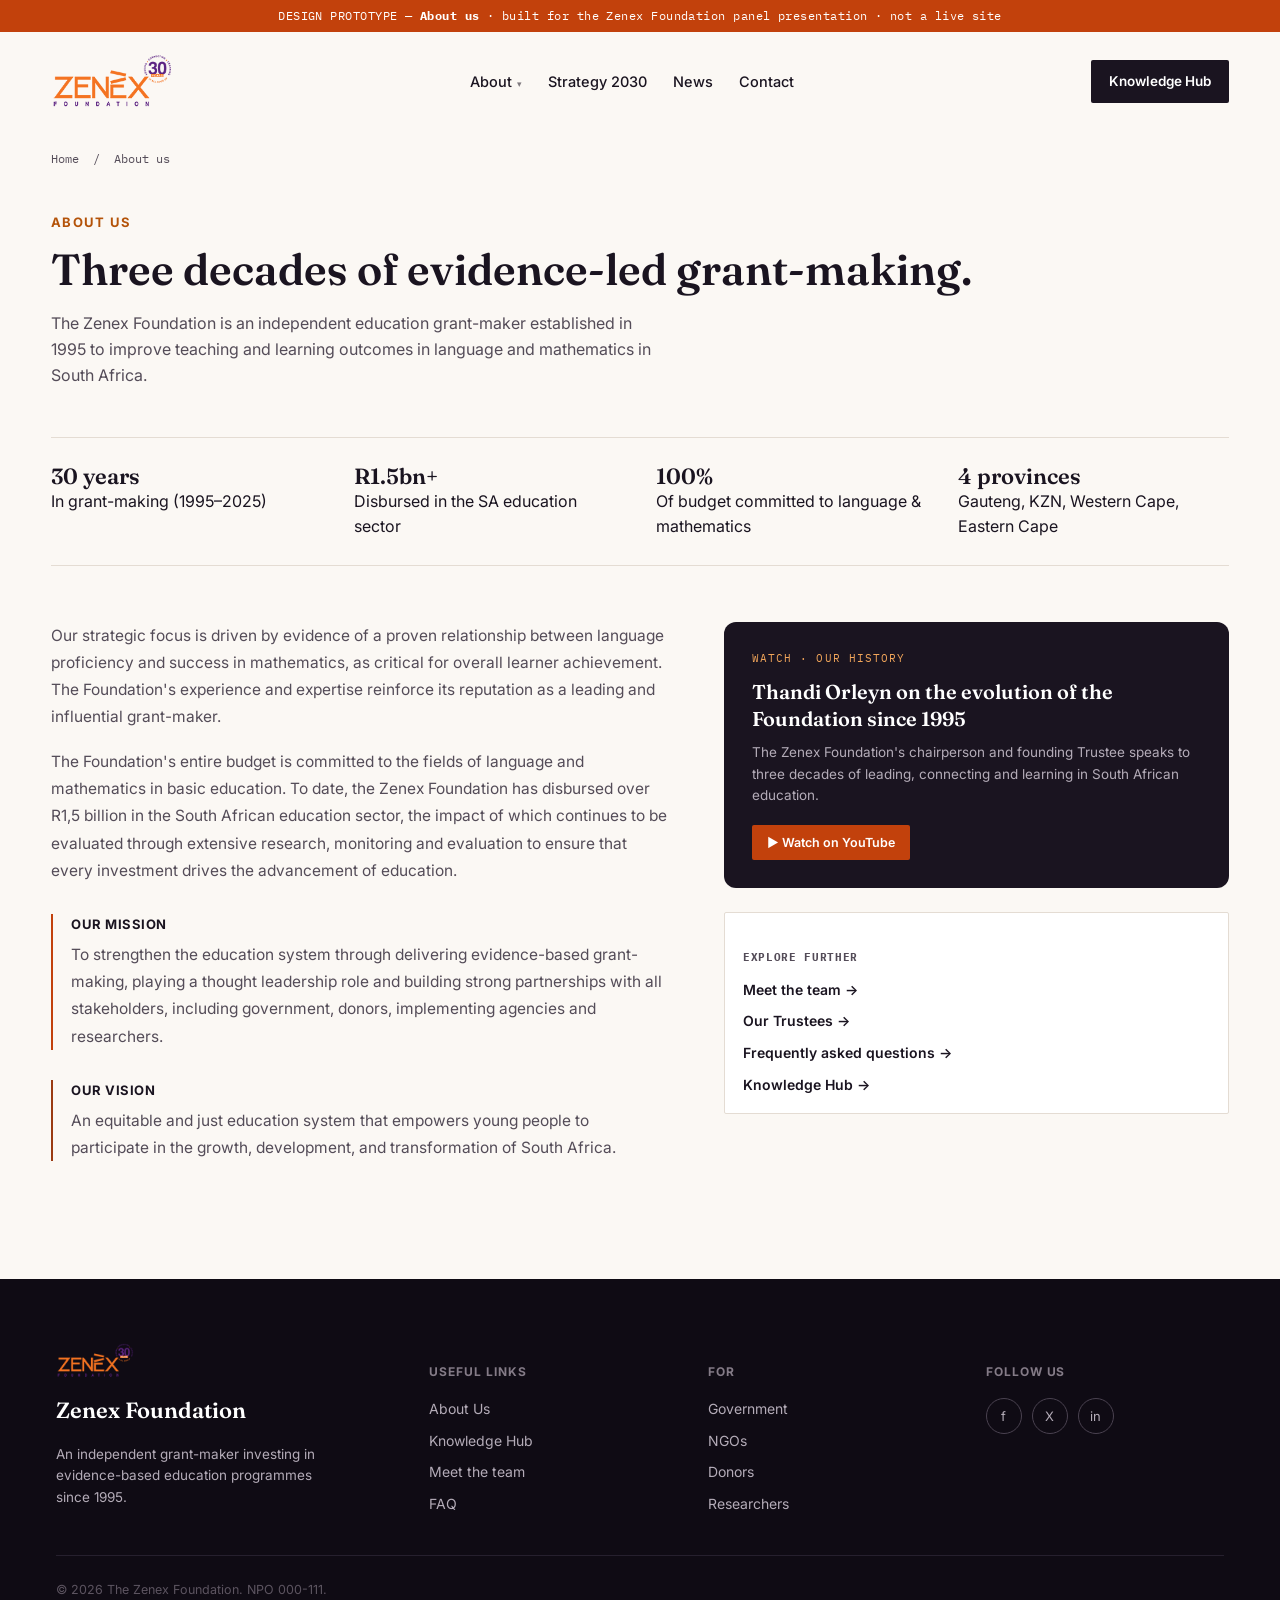
==== about.html @ 625725a5 "Add About, Team, Trustees and FAQ pages with nav dropdown across all pages" ====
<!DOCTYPE html>
<html lang="en">
<head>
<meta charset="UTF-8">
<meta name="viewport" content="width=device-width, initial-scale=1.0">
<title>About us — Zenex Foundation</title>
<link rel="preconnect" href="https://fonts.googleapis.com">
<link href="https://fonts.googleapis.com/css2?family=Fraunces:opsz,wght@9..144,400;9..144,500;9..144,600;9..144,700&family=Inter:wght@400;500;600;700;800&family=IBM+Plex+Mono:wght@400;500;600&display=swap" rel="stylesheet">
<link rel="stylesheet" href="styles.css">
</head>
<body>

<div class="proto-ribbon">DESIGN PROTOTYPE — <b>About us</b> · built for the Zenex Foundation panel presentation · not a live site</div>

<header class="site-header-v2">
  <div class="wrap">
    <a href="index.html" class="brand-v2">
      <img class="js-logo" alt="Zenex Foundation" style="height:56px; width:auto;">
    </a>
    <nav class="primary-nav-v2">
      <div class="nav-drop">
        <a href="about.html">About</a>
        <div class="nav-drop-menu">
          <a href="about.html">About us</a>
          <a href="team.html">Meet the team</a>
          <a href="trustees.html">Trustees</a>
          <a href="faq.html">FAQ</a>
        </div>
      </div>
      <a href="#">Strategy 2030</a>
      <a href="#">News</a>
      <a href="#">Contact</a>
    </nav>
    <a href="knowledge-hub.html" class="btn-updates">Knowledge Hub</a>
    <button class="nav-toggle" aria-label="Menu">☰</button>
  </div>
</header>

<div class="wrap crumb"><a href="index.html">Home</a> &nbsp;/&nbsp; About us</div>

<section class="page-hero">
  <div class="wrap">
    <p class="eyebrow">About us</p>
    <h1>Three decades of evidence-led grant-making.</h1>
    <p class="lede">The Zenex Foundation is an independent education grant-maker established in 1995 to improve teaching and learning outcomes in language and mathematics in South Africa.</p>
  </div>
</section>

<section>
  <div class="wrap">
    <div class="about-stats">
      <div class="stat-item"><div class="v">30 years</div><div class="l">In grant-making (1995–2025)</div></div>
      <div class="stat-item"><div class="v">R1.5bn+</div><div class="l">Disbursed in the SA education sector</div></div>
      <div class="stat-item"><div class="v">100%</div><div class="l">Of budget committed to language &amp; mathematics</div></div>
      <div class="stat-item"><div class="v">4 provinces</div><div class="l">Gauteng, KZN, Western Cape, Eastern Cape</div></div>
    </div>
  </div>
</section>

<section style="padding-bottom:96px;">
  <div class="wrap">
    <div class="about-cols">
      <div class="body-text">
        <p>Our strategic focus is driven by evidence of a proven relationship between language proficiency and success in mathematics, as critical for overall learner achievement. The Foundation's experience and expertise reinforce its reputation as a leading and influential grant-maker.</p>
        <p>The Foundation's entire budget is committed to the fields of language and mathematics in basic education. To date, the Zenex Foundation has disbursed over R1,5 billion in the South African education sector, the impact of which continues to be evaluated through extensive research, monitoring and evaluation to ensure that every investment drives the advancement of education.</p>
        <div class="mv-block" style="margin-top:28px;">
          <h6>Our mission</h6>
          <p>To strengthen the education system through delivering evidence-based grant-making, playing a thought leadership role and building strong partnerships with all stakeholders, including government, donors, implementing agencies and researchers.</p>
        </div>
        <div class="mv-block">
          <h6>Our vision</h6>
          <p>An equitable and just education system that empowers young people to participate in the growth, development, and transformation of South Africa.</p>
        </div>
      </div>
      <div>
        <div class="video-card">
          <div class="vc-tag">Watch · Our history</div>
          <h4>Thandi Orleyn on the evolution of the Foundation since 1995</h4>
          <p>The Zenex Foundation's chairperson and founding Trustee speaks to three decades of leading, connecting and learning in South African education.</p>
          <a href="#" class="btn btn-sm">▶ Watch on YouTube</a>
        </div>
        <div class="sidebar-card">
          <h5>Explore further</h5>
          <div class="flinks" style="display:flex; flex-direction:column; gap:10px; font-size:14px;">
            <a href="team.html" style="color:var(--ink); text-decoration:none; font-weight:600;">Meet the team →</a>
            <a href="trustees.html" style="color:var(--ink); text-decoration:none; font-weight:600;">Our Trustees →</a>
            <a href="faq.html" style="color:var(--ink); text-decoration:none; font-weight:600;">Frequently asked questions →</a>
            <a href="knowledge-hub.html" style="color:var(--ink); text-decoration:none; font-weight:600;">Knowledge Hub →</a>
          </div>
        </div>
      </div>
    </div>
  </div>
</section>

<footer class="footer-v3">
  <div class="wrap">
    <div class="footer-v3-grid">
      <div>
        <img class="js-logo footer-logo" alt="Zenex Foundation">
        <span class="fname">Zenex Foundation</span>
        <p class="ftag">An independent grant-maker investing in evidence-based education programmes since 1995.</p>
      </div>
      <div>
        <h5>Useful links</h5>
        <div class="flinks">
          <a href="about.html">About Us</a>
          <a href="knowledge-hub.html">Knowledge Hub</a>
          <a href="team.html">Meet the team</a>
          <a href="faq.html">FAQ</a>
        </div>
      </div>
      <div>
        <h5>For</h5>
        <div class="flinks">
          <a href="search.html?a=gov">Government</a>
          <a href="search.html?a=ngo">NGOs</a>
          <a href="search.html?a=donor">Donors</a>
          <a href="search.html?a=research">Researchers</a>
        </div>
      </div>
      <div>
        <h5>Follow us</h5>
        <div class="footer-v3-social">
          <a href="#">f</a><a href="#">X</a><a href="#">in</a>
        </div>
      </div>
    </div>
    <div class="footer-v3-bottom">© 2026 The Zenex Foundation. NPO 000-111.</div>
  </div>
</footer>

<script src="assets.js"></script>
<script src="script.js"></script>
</body>
</html>
---- styles.css ----
/* ============================================================
   Zenex Knowledge Hub — demo prototype
   Design concept: the card catalogue — a research foundation's
   knowledge hub reimagined as a living reference-room ledger.
   Index tabs = real navigation. Reference codes = real structure.
   ============================================================ */

:root{
  /* Design system v3 — matches the client-approved design reference exactly */
  --brand-orange:      #C2410C;   /* primary action colour */
  --accent-label:       #B45309;   /* eyebrow/label accent */
  --accent-rust:        #9A3B12;   /* secondary accent (e.g. "The outcome") */
  --brand-purple:       #5D2482;   /* retained for legacy references only, no longer used in new sections */

  --ink:        #1A1420;
  --ink-2:      #26202E;   /* dark card surfaces on dark sections */
  --ink-3:      #0F0B14;   /* darkest — footer, ribbon */
  --paper:      #FBF8F4;
  --paper-2:    #EFE8DA;
  --audience-bg: #F3EEE6;
  --divider-audience: #E0D8CC;
  --card:       #FFFFFF;
  --line:       #E4DCD3;
  --line-dark:  #4A4250;
  --muted:      #544C58;
  --muted-2:    #847B87;   /* lighter tertiary muted, e.g. stat/mini-grid labels */
  --muted-dark: #B4ACB8;   /* muted text on dark backgrounds */
  --slate:      var(--brand-purple);
  --slate-2:    #5C3F8C;
  --action:     var(--brand-orange);
  --action-2:   #9A3410;

  --gov:        var(--accent-label);
  --ngo:        var(--accent-label);
  --donor:      var(--accent-label);
  --research:   var(--accent-label);

  --serif: "Fraunces", Georgia, serif;
  --sans:  "Inter", -apple-system, sans-serif;
  --mono:  "IBM Plex Mono", "SF Mono", monospace;

  --radius: 2px;
}

*{ box-sizing:border-box; }
html{ scroll-behavior:smooth; }
body{
  margin:0;
  background:var(--paper);
  color:var(--ink);
  font-family:var(--sans);
  font-size:16px;
  line-height:1.55;
  -webkit-font-smoothing:antialiased;
}
img{ max-width:100%; display:block; }
a{ color:inherit; }
h1,h2,h3,h4{ font-family:var(--serif); font-weight:600; margin:0; line-height:1.15; }
p{ margin:0; }
button{ font-family:inherit; cursor:pointer; }
:focus-visible{ outline:2.5px solid var(--action); outline-offset:2px; }

.wrap{ max-width:1760px; margin:0 auto; padding:0 clamp(24px, 4vw, 64px); }
.prose{ max-width:640px; }

/* ---------- eyebrow / reference codes ---------- */
.eyebrow{
  font-family:var(--sans);
  font-size:13px;
  font-weight:700;
  letter-spacing:.1em;
  text-transform:uppercase;
  color:var(--accent-label);
}
.ref-code{
  font-family:var(--mono);
  font-size:10.5px;
  letter-spacing:.03em;
  color:var(--muted);
}

/* ---------- top bar ---------- */
.topbar{
  background:var(--slate);
  color:#EFEEE3;
  font-family:var(--mono);
  font-size:11.5px;
  letter-spacing:.04em;
}
.topbar .wrap{ display:flex; justify-content:space-between; align-items:center; height:34px; }
.topbar a{ text-decoration:none; opacity:.85; }
.topbar a:hover{ opacity:1; }

/* ---------- header / nav ---------- */
header.site-header{
  background:var(--paper);
  border-bottom:1px solid var(--line);
  position:sticky; top:0; z-index:40;
}
header.site-header .wrap{
  display:flex; align-items:center; justify-content:space-between;
  height:88px;
}
.brand{
  display:flex; align-items:center; gap:12px;
  font-family:var(--serif); font-weight:600; font-size:20px;
  text-decoration:none; color:var(--ink);
}
.brand img.js-logo{ height:52px; width:auto; display:block; }
nav.primary-nav{ display:flex; gap:30px; font-size:14.5px; }
nav.primary-nav a{ text-decoration:none; color:var(--muted); padding:4px 0; border-bottom:2px solid transparent; }
nav.primary-nav a:hover, nav.primary-nav a.current{ color:var(--ink); border-color:var(--action); }
.nav-toggle{ display:none; background:none; border:1px solid var(--line); border-radius:2px; padding:8px 10px; }
@media (max-width:840px){
  nav.primary-nav{ display:none; }
  .nav-toggle{ display:inline-flex; }
}

/* ---------- mega menu ---------- */
.nav-item{ position:relative; }
.nav-item > a{ display:flex; align-items:center; gap:4px; }
.nav-item > a::after{ content:"▾"; font-size:9px; opacity:.6; }
.mega-dropdown{
  position:absolute; top:100%; left:-14px; margin-top:10px; min-width:240px;
  background:var(--card); border:none; border-radius:12px;
  box-shadow:0 24px 48px -12px rgba(36,28,46,.28), 0 4px 12px -4px rgba(36,28,46,.12);
  padding:10px; opacity:0; visibility:hidden; transform:translateY(6px) scale(.98);
  transition:opacity .16s ease, transform .16s ease, visibility .16s;
  z-index:60;
}
.mega-dropdown::before{
  content:attr(data-label); display:block; font-family:var(--mono); font-size:10px; font-weight:600;
  letter-spacing:.08em; text-transform:uppercase; color:var(--muted); padding:8px 14px 6px;
}
.nav-item{ padding-bottom:22px; margin-bottom:-22px; }
.nav-item:hover .mega-dropdown, .nav-item.open .mega-dropdown{ opacity:1; visibility:visible; transform:translateY(0) scale(1); }
.mega-dropdown a{
  display:flex; align-items:center; gap:0; border-radius:7px; padding:11px 14px; margin:1px 0;
  font-size:14px; color:var(--ink); text-decoration:none; border-bottom:none !important;
  white-space:nowrap; line-height:1.3; transition:background .12s ease, padding-left .12s ease;
}
.mega-dropdown a + a{ border-top:none !important; }
.mega-dropdown a:hover{ background:var(--paper-2); color:var(--action); padding-left:18px; }
.nav-item:last-of-type .mega-dropdown{ left:auto; right:-14px; }
@media (max-width:840px){
  .nav-item{ padding-bottom:0; margin-bottom:0; }
  .mega-dropdown{ position:static; opacity:1; visibility:visible; transform:none; box-shadow:none; border:none; margin-top:0; padding-left:14px; display:none; }
  .nav-item.open .mega-dropdown{ display:block; }
}

/* ============================================================
   INDEX TABS — the signature motif.
   Physical library card-catalogue tabs used as real navigation:
   on the homepage/hub they route by audience; on the publication
   page they switch which content is emphasised.
   ============================================================ */
.tab-drawer{
  display:flex; gap:6px; flex-wrap:wrap;
}
.index-tab{
  position:relative;
  font-family:var(--mono);
  font-size:12px;
  letter-spacing:.03em;
  padding:10px 16px 9px;
  background:var(--card);
  border:1px solid var(--line);
  border-bottom:none;
  border-radius:6px 6px 0 0;
  color:var(--muted);
  text-decoration:none;
  cursor:pointer;
  transform:translateY(6px);
  transition:transform .16s ease, color .16s ease, background .16s ease;
}
.index-tab .dot{
  display:inline-block; width:7px; height:7px; border-radius:50%;
  margin-right:7px; background:var(--tab-color, var(--muted));
  position:relative; top:-1px;
}
.index-tab:hover{ transform:translateY(2px); color:var(--ink); }
.index-tab.active{
  transform:translateY(0);
  color:var(--ink);
  background:var(--card);
  font-weight:600;
  border-color:var(--tab-color, var(--line));
  border-bottom:1px solid var(--card);
  box-shadow:0 -1px 0 var(--tab-color, var(--line)) inset;
}
.tab-panel-frame{
  background:var(--card);
  border:1px solid var(--line);
  border-radius:0 6px 6px 6px;
  position:relative;
}

/* ---------- buttons ---------- */
.btn{
  display:inline-flex; align-items:center; gap:8px;
  font-family:var(--sans); font-weight:600; font-size:14px;
  padding:11px 20px; border-radius:var(--radius); border:1px solid transparent;
  text-decoration:none; transition:all .14s ease;
}
.btn-primary{ background:var(--action); color:#fff; }
.btn-primary:hover{ background:var(--action-2); }
.btn-ghost{ background:transparent; border-color:var(--ink); color:var(--ink); }
.btn-ghost:hover{ background:var(--ink); color:var(--paper); }
.btn-sm{ padding:7px 14px; font-size:12.5px; }

/* ---------- hero ---------- */
.hero{ padding:64px 0 56px; border-bottom:1px solid var(--line); }
.hero h1{ font-size:44px; max-width:760px; letter-spacing:-.01em; }
.hero .lede{ font-size:18px; color:var(--muted); max-width:620px; margin-top:18px; }
@media (max-width:720px){ .hero h1{ font-size:32px; } }

/* ---------- generic cards ---------- */
.card{
  background:var(--card); border:1px solid var(--line); border-radius:var(--radius);
}
.card-pad{ padding:22px; }

/* ---------- catalogue / rails ---------- */
.rail-head{
  display:flex; align-items:baseline; justify-content:space-between;
  margin-bottom:16px; padding-bottom:10px; border-bottom:1px solid var(--line);
}
.rail-head h3{ font-size:15px; }
.rail-head a{ font-family:var(--mono); font-size:11.5px; text-decoration:none; color:var(--action); }

.pub-card{
  display:flex; flex-direction:column; gap:10px;
  padding:18px; background:var(--card); border:1px solid var(--line); border-radius:var(--radius);
  height:100%; transition:box-shadow .18s ease, transform .18s ease, border-color .18s ease;
}
.pub-card:hover{ box-shadow:0 16px 32px -16px rgba(36,28,46,.24); transform:translateY(-3px); border-color:var(--line); }
.pub-card .tag-row{ display:flex; gap:6px; flex-wrap:wrap; }
.tag{
  font-family:var(--mono); font-size:10px; letter-spacing:.03em; text-transform:uppercase;
  padding:3px 8px; border-radius:2px; border:1px solid var(--line); color:var(--muted);
}
.tag.tag-fmt{ background:var(--paper-2); border-color:var(--paper-2); color:var(--ink); }
.pub-card h4{ font-size:15.5px; line-height:1.3; }
.pub-card .desc{ font-size:13px; color:var(--muted); flex:1; }
.pub-card .meta{ font-size:11.5px; font-family:var(--mono); color:var(--muted); display:flex; justify-content:space-between; border-top:1px dashed var(--line); padding-top:10px; }

.grid-3{ display:grid; grid-template-columns:repeat(3,1fr); gap:16px; }
.grid-4{ display:grid; grid-template-columns:repeat(4,1fr); gap:16px; }
@media (max-width:900px){ .grid-4{ grid-template-columns:repeat(2,1fr); } }
@media (max-width:520px){ .grid-4{ grid-template-columns:1fr; } }
.grid-2{ display:grid; grid-template-columns:repeat(2,1fr); gap:16px; }
@media (max-width:840px){ .grid-3,.grid-2{ grid-template-columns:1fr; } }

/* ---------- audience strip (signposting, not a gate) ---------- */
.audience-strip{
  display:grid; grid-template-columns:repeat(5,1fr); gap:12px;
  margin:40px 0;
}
@media (max-width:900px){ .audience-strip{ grid-template-columns:repeat(2,1fr); } }
.aud-card{
  display:block; text-decoration:none; color:var(--ink);
  padding:20px 16px; border-radius:var(--radius);
  border:1px solid var(--line); border-top:3px solid var(--card-accent, var(--slate));
  background:var(--card);
  transition:box-shadow .15s ease, transform .15s ease;
}
.aud-card:hover{ box-shadow:0 8px 24px -12px rgba(31,42,36,.35); transform:translateY(-2px); }
.aud-card .eyebrow{ color:var(--card-accent, var(--slate)); }
.aud-card h4{ font-size:15px; margin-top:6px; }
.aud-card p{ font-size:12px; color:var(--muted); margin-top:6px; }
.aud-card.grantseeker{ border-top-color:var(--action); background:var(--ink); color:var(--paper); }
.aud-card.grantseeker .eyebrow{ color:#E7BDB4; }
.aud-card.grantseeker p{ color:#C9CABF; }

/* ---------- footer ---------- */
footer.site-footer{
  background:var(--ink); color:var(--paper); margin-top:80px;
}
footer.site-footer .wrap{ padding:48px clamp(20px, 4vw, 48px) 40px; display:flex; justify-content:space-between; gap:40px; flex-wrap:wrap; }
footer.site-footer .col h5{ font-family:var(--mono); font-size:11px; letter-spacing:.08em; text-transform:uppercase; color:#9BA79B; margin-bottom:12px; }
footer.site-footer .col a{ display:block; font-size:13.5px; color:#D9D6C7; text-decoration:none; margin-bottom:7px; }
footer.site-footer .col a:hover{ color:#fff; }
footer .bottom-line{ border-top:1px solid #33403A; font-size:11.5px; color:#8B968C; padding:18px 32px; font-family:var(--mono); }

/* ---------- prototype ribbon ---------- */
.proto-ribbon{
  background:var(--action); color:#fff; font-family:var(--mono); font-size:11.5px;
  letter-spacing:.04em; text-align:center; padding:7px 12px;
}
.proto-ribbon b{ font-weight:700; }

/* ---------- breadcrumb ---------- */
.crumb{ font-family:var(--mono); font-size:11.5px; color:var(--muted); padding-top:18px; }
.crumb a{ text-decoration:none; color:var(--muted); }
.crumb a:hover{ color:var(--ink); }

/* ---------- browse-by-topic tiles ---------- */
.topic-tiles{ display:grid; grid-template-columns:repeat(5,1fr); gap:8px; margin:18px 0 0; }
@media (max-width:800px){ .topic-tiles{ grid-template-columns:repeat(2,1fr); } }
.topic-tile{
  background:var(--card); border:1.5px solid var(--line); border-radius:6px; padding:12px 8px; text-align:center;
  text-decoration:none; color:var(--ink); cursor:pointer; transition:border-color .15s ease, background .15s ease;
}
.topic-tile.active{ border-color:var(--action); border-width:2px; background:var(--paper-2); }
.topic-tile .n{ font-size:11px; font-weight:600; line-height:1.3; margin-bottom:3px; }
.topic-tile .c{ font-size:9.5px; color:var(--muted); font-family:var(--mono); }
.search-layout{ display:grid; grid-template-columns:280px 1fr; gap:32px; padding:32px 0 80px; align-items:start; max-width:1400px; margin:0 auto; min-width:0; }
@media (max-width:900px){ .search-layout{ grid-template-columns:minmax(0,1fr); } }
.filter-panel{ background:var(--card); border:1px solid var(--line); border-radius:var(--radius); padding:20px; position:sticky; top:96px; min-width:0; }
.filter-group{ margin-bottom:22px; }
.filter-group:last-child{ margin-bottom:0; }
.filter-group h5{ font-family:var(--mono); font-size:11px; letter-spacing:.06em; text-transform:uppercase; color:var(--muted); margin-bottom:10px; }
.filter-opt{ display:flex; align-items:center; gap:9px; font-size:13.5px; padding:5px 0; cursor:pointer; }
.filter-opt input{ accent-color:var(--action); width:15px; height:15px; }
.results-head{ display:flex; justify-content:space-between; align-items:baseline; margin-bottom:6px; }
.results-count{ font-family:var(--mono); font-size:12.5px; color:var(--muted); }
.results-list{ display:flex; flex-direction:column; gap:12px; margin-top:18px; }
.result-row{
  display:grid; grid-template-columns:90px 1fr auto; gap:18px; align-items:center;
  padding:16px 18px; background:var(--card); border:1px solid var(--line); border-radius:var(--radius);
}
@media (max-width:640px){ .result-row{ grid-template-columns:1fr; } }
.result-row .thumb{ width:90px; height:64px; background:var(--paper-2); border-radius:2px; display:flex; align-items:center; justify-content:center; font-family:var(--mono); font-size:9px; color:var(--muted); text-align:center; }
.result-row h4{ font-size:14.5px; margin-bottom:5px; }
.result-row .desc{ font-size:12.5px; color:var(--muted); }
.result-row .tag-row{ margin-top:8px; }
.empty-state{ padding:60px 20px; text-align:center; color:var(--muted); font-size:14px; }

/* ---------- active filter pills ---------- */
.active-filters{ display:flex; align-items:center; gap:8px; flex-wrap:wrap; margin:14px 0; padding:10px 14px; background:var(--paper-2); border:1px solid var(--line); border-radius:6px; }
.active-filters.empty{ display:none; }
.af-label{ font-size:11.5px; color:var(--muted); font-weight:600; }
.af-pill{ display:inline-flex; align-items:center; gap:6px; background:var(--card); border:1px solid var(--action); border-radius:20px; padding:4px 10px; font-size:11.5px; color:var(--action); cursor:pointer; }
.af-pill:hover{ background:var(--action); color:#fff; }
.af-clear{ margin-left:auto; font-size:11.5px; color:var(--action); font-weight:600; cursor:pointer; }

/* ---------- sort control ---------- */
.sort-control{ display:flex; align-items:center; gap:6px; border:1px solid var(--line); border-radius:4px; padding:6px 12px; background:var(--card); font-size:12.5px; color:var(--muted); }
.sort-control select{ border:none; background:none; font-family:var(--sans); font-size:12.5px; color:var(--ink); font-weight:500; }

/* ---------- lead capture ---------- */
.lead-capture{ display:flex; align-items:center; gap:16px; margin-top:22px; padding:16px 20px; background:var(--paper-2); border:1.5px dashed var(--action); border-radius:6px; flex-wrap:wrap; }
.lead-capture .copy{ flex:1; min-width:200px; }
.lead-capture .copy .t{ font-size:13.5px; font-weight:600; color:var(--ink); margin-bottom:3px; }
.lead-capture .copy .s{ font-size:11.5px; color:var(--muted); }
.lead-capture form{ display:flex; gap:8px; flex-wrap:wrap; }
.lead-capture input[type=email]{ width:200px; max-width:100%; min-width:0; flex:1; padding:8px 12px; border:1px solid var(--line); border-radius:4px; font-size:12.5px; font-family:var(--sans); }

/* ---------- publication page ---------- */
.pub-header{ padding:36px 0 0; }
.pub-header h1{ font-size:32px; max-width:820px; }
.pub-header .byline{ font-family:var(--mono); font-size:12px; color:var(--muted); margin-top:14px; }
.pub-layout{ display:grid; grid-template-columns:1fr 320px; gap:36px; padding:28px 0 90px; align-items:start; max-width:1400px; margin:0 auto; }
@media (max-width:900px){ .pub-layout{ grid-template-columns:1fr; } }

.mode-note{
  display:flex; gap:10px; align-items:flex-start;
  background:var(--paper-2); border-left:3px solid var(--tab-color, var(--action));
  padding:12px 16px; border-radius:0 3px 3px 0; margin-bottom:22px; font-size:13px;
}
.mode-note b{ display:block; font-family:var(--mono); font-size:10.5px; letter-spacing:.05em; text-transform:uppercase; color:var(--tab-color, var(--action)); margin-bottom:3px; }

.callout{
  border:1.5px solid var(--tab-color, var(--action)); border-radius:var(--radius);
  padding:18px 20px; margin:20px 0; background:var(--card);
}
.callout .eyebrow{ color:var(--tab-color, var(--action)); }
.callout p{ margin-top:8px; font-size:14.5px; }

.content-block{ margin-bottom:26px; }
.content-block h3{ font-size:16.5px; margin-bottom:10px; }
.content-block p{ font-size:14.5px; color:#3B4640; }
.content-block.collapsed{
  opacity:.55; border:1px dashed var(--line); border-radius:var(--radius); padding:14px 16px;
}
.content-block.collapsed h3{ font-size:13.5px; color:var(--muted); }
.content-block.collapsed .hint{ font-family:var(--mono); font-size:11px; color:var(--muted); margin-top:6px; }
.content-block.hidden{ display:none; }

.action-row{ display:flex; gap:10px; flex-wrap:wrap; margin:22px 0 30px; }

.sidebar-card{ background:var(--card); border:1px solid var(--line); border-radius:var(--radius); padding:18px; margin-bottom:18px; }
.sidebar-card h5{ font-family:var(--mono); font-size:11px; letter-spacing:.06em; text-transform:uppercase; color:var(--muted); margin-bottom:12px; }
.related-item{ display:block; font-size:13px; padding:8px 0; border-top:1px dashed var(--line); text-decoration:none; color:var(--ink); }
.related-item:first-child{ border-top:none; }
.related-item:hover{ color:var(--action); }

/* ---------- cover image ---------- */
.cover-image{
  width:100%; aspect-ratio:3/4; border-radius:6px; margin-bottom:16px;
  background:linear-gradient(160deg, #6B2E0E 0%, var(--action) 78%, #D96A2E 100%);
  position:relative; overflow:hidden; display:flex; flex-direction:column; justify-content:space-between;
  padding:22px 20px; color:#fff;
}
.cover-image::before{
  content:""; position:absolute; inset:0; opacity:.12; pointer-events:none;
  background:repeating-linear-gradient(135deg, #fff 0 18px, transparent 18px 36px);
  mask-image:linear-gradient(200deg, #000 0%, transparent 45%);
  -webkit-mask-image:linear-gradient(200deg, #000 0%, transparent 45%);
}
.cover-image .cov-type{ position:relative; font-family:var(--mono); font-size:9.5px; letter-spacing:.12em; text-transform:uppercase; opacity:.85; }
.cover-image .cov-title{ position:relative; font-family:var(--serif); font-size:16.5px; font-weight:600; line-height:1.3; }
.cover-image .cov-foot{ position:relative; font-size:10.5px; opacity:.85; line-height:1.5; border-top:1px solid rgba(255,255,255,.3); padding-top:10px; }

/* ---------- citation format toggle ---------- */
.cite-formats{ display:flex; gap:5px; margin-bottom:10px; }
.cite-fmt-btn{ font-family:var(--mono); font-size:10.5px; font-weight:600; padding:4px 10px; border-radius:3px; border:1px solid var(--line); background:var(--card); color:var(--muted); cursor:pointer; }
.cite-fmt-btn.active{ background:var(--ink); color:var(--paper); border-color:var(--ink); }
.cite-text{ background:var(--paper-2); border:1px solid var(--line); border-radius:4px; padding:10px 12px; font-size:11.5px; color:var(--ink); line-height:1.6; font-style:italic; margin-bottom:10px; }

/* ---------- feedback form ---------- */
.feedback-block{ background:var(--paper-2); border:1.5px solid var(--line); border-radius:8px; padding:20px 22px; margin-top:26px; order:98; }
.feedback-block h4{ font-size:14px; margin-bottom:3px; }
.feedback-block .sub{ font-size:11.5px; color:var(--muted); margin-bottom:16px; }
.fb-row{ margin-bottom:14px; }
.fb-row-label{ font-size:12px; font-weight:600; margin-bottom:7px; }
.fb-yn{ display:flex; gap:8px; }
.fb-yn button{ padding:6px 18px; border-radius:4px; font-size:12px; font-weight:600; border:1.5px solid var(--line); background:var(--card); color:var(--muted); cursor:pointer; }
.fb-yn button.sel{ border-color:var(--action); color:var(--action); }
.fb-select{ width:100%; max-width:280px; padding:8px 10px; border:1px solid var(--line); border-radius:4px; font-size:12.5px; font-family:var(--sans); background:var(--card); }
.fb-textarea{ width:100%; padding:8px 10px; border:1px solid var(--line); border-radius:4px; font-size:12.5px; font-family:var(--sans); min-height:56px; }

/* ---------- annotation notes (demo-only chrome) ---------- */
.demo-note{
  position:fixed; right:18px; bottom:18px; max-width:280px;
  background:var(--ink); color:var(--paper); border-radius:6px; padding:14px 16px;
  font-size:12px; line-height:1.5; box-shadow:0 12px 30px -10px rgba(0,0,0,.45); z-index:50;
}
.demo-note b{ display:block; font-family:var(--mono); font-size:10px; letter-spacing:.06em; text-transform:uppercase; color:#E7BDB4; margin-bottom:6px; }
.demo-note button{ position:absolute; top:8px; right:10px; background:none; border:none; color:#9BA79B; font-size:15px; }

/* ---------- journey (grant-seeker strip on homepage) ---------- */
.journey-wrap{ position:relative; }
.journey{ display:grid; grid-template-columns:repeat(5,1fr); gap:20px; margin:36px 0; width:100%; }
@media (max-width:1100px){ .journey{ grid-template-columns:repeat(3,1fr); } }
@media (max-width:700px){ .journey{ grid-template-columns:repeat(2,1fr); } }
@media (max-width:480px){ .journey{ grid-template-columns:1fr; } }
.journey-step{ position:relative; padding:18px 0 0; border-top:2px solid var(--line); }
.journey-step::before{ content:""; position:absolute; top:-2px; left:0; width:28px; height:2px; background:var(--action); }
.journey-step .num{ font-family:var(--mono); font-size:11px; color:var(--action); }
.journey-step h5{ font-size:13.5px; margin-top:6px; }
.journey-step p{ font-size:11.5px; color:var(--muted); margin-top:5px; }
.journey-step:not(:last-child)::after{
  content:"→"; position:absolute; right:0; top:22px; color:var(--line); font-size:16px;
}

.section{ padding:56px 0; }

/* ============================================================
   HEADER v2 — simplified flat nav, text logo, matches reference
   ============================================================ */
.site-header-v2{ background:var(--paper); position:sticky; top:0; z-index:40; transition:box-shadow .25s ease; }
.site-header-v2.scrolled{ box-shadow:0 4px 20px -8px rgba(26,20,32,.15); }
.site-header-v2 .wrap{ display:flex; align-items:center; justify-content:space-between; gap:28px; padding-top:22px; padding-bottom:22px; }
.brand-v2{ display:flex; align-items:center; gap:10px; text-decoration:none; flex-shrink:0; }
.brand-v2 .brand-word{ font-family:var(--serif); font-size:24px; font-weight:600; color:var(--ink); white-space:nowrap; }
.brand-v2 .brand-badge{ font-size:10.5px; font-weight:700; background:var(--action); color:#fff; padding:3px 8px; border-radius:20px; letter-spacing:.04em; white-space:nowrap; text-transform:uppercase; }
.primary-nav-v2{ display:flex; gap:26px; align-items:center; font-size:14.5px; font-weight:500; }
.primary-nav-v2 a{ color:var(--ink); text-decoration:none; white-space:nowrap; }
.primary-nav-v2 a:hover{ color:var(--action); }
.btn-updates{ background:var(--ink); color:#fff; padding:11px 18px; border-radius:2px; font-size:13.5px; font-weight:600; white-space:nowrap; flex-shrink:0; text-decoration:none; transition:background .15s ease; }
.btn-updates:hover{ background:var(--action); }
@media (max-width:840px){
  .primary-nav-v2{ display:none; }
  .nav-toggle{ display:inline-flex; }
}
@media (max-width:600px){ .btn-updates{ display:none; } }

/* ---------- v2 nav dropdown (About) ---------- */
.nav-drop{ position:relative; }
.nav-drop > a::after{ content:"▾"; font-size:9px; margin-left:5px; opacity:.55; }
.nav-drop-menu{
  position:absolute; top:100%; left:-16px; padding:8px; min-width:190px;
  background:var(--card); border-radius:8px;
  box-shadow:0 18px 40px -12px rgba(26,20,32,.22), 0 3px 10px -4px rgba(26,20,32,.1);
  opacity:0; visibility:hidden; transform:translateY(6px);
  transition:opacity .16s ease, transform .16s ease, visibility .16s; z-index:60;
}
.nav-drop::before{ content:""; position:absolute; top:100%; left:0; right:0; height:14px; }
.nav-drop:hover .nav-drop-menu, .nav-drop.open .nav-drop-menu{ opacity:1; visibility:visible; transform:translateY(0); }
.nav-drop-menu a{ display:block; padding:10px 14px; border-radius:6px; font-size:14px; color:var(--ink); text-decoration:none; white-space:nowrap; }
.nav-drop-menu a:hover{ background:var(--paper-2); color:var(--action); }
@media (max-width:840px){ .nav-drop-menu{ position:static; opacity:1; visibility:visible; transform:none; box-shadow:none; padding:0 0 0 14px; } }

/* ============================================================
   SCROLL REVEAL — progressive enhancement, no-JS fallback is
   just "always visible" since these classes are added by JS.
   ============================================================ */
.reveal-init{ opacity:0; transform:translateY(28px); transition:opacity .7s cubic-bezier(.16,1,.3,1), transform .7s cubic-bezier(.16,1,.3,1); }
.reveal-init.revealed{ opacity:1; transform:translateY(0); }
@media (prefers-reduced-motion: reduce){
  .reveal-init{ opacity:1; transform:none; transition:none; }
}

/* ============================================================
   SPOTLIGHT GLOW — cursor-following highlight on cards.
   Adapted to vanilla JS/CSS custom properties, brand hues only.
   Disabled on touch devices (no hover) via JS gate.
   ============================================================ */
.glow-card{ position:relative; isolation:isolate; }
.glow-card::before{
  content:""; position:absolute; inset:0; z-index:0; border-radius:inherit;
  opacity:0; transition:opacity .35s ease; pointer-events:none;
  background:radial-gradient(240px circle at var(--mx,50%) var(--my,50%), var(--glow-color, rgba(244,115,33,.16)), transparent 72%);
}
.glow-card::after{
  content:""; position:absolute; inset:0; z-index:0; border-radius:inherit; padding:1px;
  opacity:0; transition:opacity .35s ease; pointer-events:none;
  background:radial-gradient(240px circle at var(--mx,50%) var(--my,50%), var(--glow-border, rgba(244,115,33,.65)), transparent 72%);
  -webkit-mask:linear-gradient(#000 0 0) content-box, linear-gradient(#000 0 0);
  -webkit-mask-composite:xor; mask-composite:exclude;
}
.glow-card.glow-active:hover::before, .glow-card.glow-active:hover::after{ opacity:1; }
.glow-card > *{ position:relative; z-index:1; }

/* ============================================================
   SECTION TEXTURE / TINT VARIANTS — break up the flat white/
   cream rhythm with deliberate, subtle brand-tinted sections.
   ============================================================ */
.section-tint-purple{ background:linear-gradient(180deg, rgba(93,36,130,.05), rgba(93,36,130,.015) 60%, transparent); }
.section-tint-orange{ background:linear-gradient(180deg, rgba(244,115,33,.05), rgba(244,115,33,.015) 60%, transparent); }
.section-white{ background:var(--card); border-top:1px solid var(--line); border-bottom:1px solid var(--line); }

.chevron-texture{ position:relative; overflow:hidden; }
.chevron-texture::before{
  content:""; position:absolute; inset:0; z-index:0; opacity:.05; pointer-events:none;
  background:repeating-linear-gradient(135deg, var(--brand-orange) 0 22px, var(--brand-purple) 22px 44px, transparent 44px 66px);
}
.chevron-texture > .wrap{ position:relative; z-index:1; }

/* ---------- CTA micro-interactions ---------- */
.rail-head a, .aud-tile-cta, .btn{ transition:transform .15s ease, background .15s ease, box-shadow .15s ease, color .15s ease; }
.rail-head a:hover{ transform:translateX(3px); }
.blog-card .rm{ display:inline-flex; align-items:center; gap:4px; transition:gap .15s ease; }
.blog-card:hover .rm::after{ content:"→"; }
.btn-primary:hover{ box-shadow:0 8px 20px -8px rgba(244,115,33,.5); transform:translateY(-1px); }
.section-head{ margin-bottom:28px; max-width:640px; }
.section-head .eyebrow{ margin-bottom:8px; }
.section-head h2{ font-size:26px; }

/* ---------- trust bar ---------- */
.trust-bar{
  background:var(--paper-2); border-bottom:1px solid var(--line);
}
.trust-bar .wrap{ display:flex; align-items:center; justify-content:space-between; padding:10px clamp(20px, 4vw, 48px); flex-wrap:wrap; gap:10px; }
.trust-items{ display:flex; align-items:center; gap:14px; flex-wrap:wrap; }
.trust-item{ font-size:12px; color:var(--muted); font-family:var(--mono); }
.trust-dot{ width:3px; height:3px; border-radius:50%; background:var(--line); display:inline-block; }
.trust-logos{ display:flex; gap:8px; }
.trust-logo{ width:40px; height:18px; background:var(--card); border:1px solid var(--line); border-radius:2px; }

/* ---------- photo hero ---------- */
.photo-hero{
  position:relative; height:400px; overflow:hidden;
  background:
    linear-gradient(115deg, rgba(36,28,46,.88) 15%, rgba(36,28,46,.35) 55%, rgba(36,28,46,.05) 100%),
    repeating-linear-gradient(135deg, #6B4F94 0px, #6B4F94 2px, #5A4180 2px, #5A4180 40px);
}
.photo-hero .wrap{ position:relative; height:100%; display:flex; align-items:center; z-index:2; }
.photo-hero-content{ max-width:560px; color:#fff; }
.photo-hero .eyebrow{ color:#E8B88A; margin-bottom:14px; }
.photo-hero h1{ font-size:38px; color:#fff; line-height:1.15; margin-bottom:16px; }
.photo-hero-caption{ position:absolute; right:6%; top:50%; transform:translateY(-50%); font-size:10.5px; color:rgba(255,255,255,.5); font-style:italic; border:1px dashed rgba(255,255,255,.3); padding:10px 16px; border-radius:4px; max-width:220px; line-height:1.5; text-align:center; z-index:1; }
@media (max-width:800px){ .photo-hero-caption{ display:none; } }

/* ---------- audience tiles (proposal style) ---------- */
.audience-tiles{ display:grid; grid-template-columns:repeat(4,1fr); gap:14px; }
@media (max-width:800px){ .audience-tiles{ grid-template-columns:repeat(2,1fr); } }
.aud-tile{
  background:var(--card); border:1.5px solid var(--line); border-radius:8px; padding:20px 16px; text-align:center;
  text-decoration:none; color:var(--ink); transition:box-shadow .15s ease, transform .15s ease, border-color .15s ease;
}
.aud-tile:hover{ box-shadow:0 10px 26px -14px rgba(36,28,46,.4); transform:translateY(-2px); }
.aud-tile.featured{ border-color:var(--ink); border-width:2px; }
.aud-tile-icon{ width:46px; height:46px; border-radius:12px; margin:0 auto 14px; background:var(--tile-color, var(--paper-2)); display:flex; align-items:center; justify-content:center; color:#fff; box-shadow:0 6px 14px -6px var(--tile-color, transparent); }
.aud-tile h4{ font-size:14.5px; margin-bottom:5px; }
.aud-tile p{ font-size:11.5px; color:var(--muted); margin-bottom:14px; line-height:1.4; min-height:32px; }
.aud-tile-cta{ font-family:var(--sans); font-size:11.5px; font-weight:600; padding:7px 0; border-radius:4px; background:var(--paper-2); color:var(--ink); }
.aud-tile.featured .aud-tile-cta{ background:var(--ink); color:var(--paper); }

/* ============================================================
   AUDIENCE CARDS v3 — individual cards (not a divided single
   container), on a section background distinct from the hero,
   matching the reference exactly. Lift + border-colour + top
   accent bar on hover.
   ============================================================ */
.section-tint-warm{ background:var(--audience-bg); }

.audience-cards{ display:grid; grid-template-columns:repeat(4,1fr); gap:2px; background:var(--divider-audience); }
@media (max-width:800px){ .audience-cards{ grid-template-columns:repeat(2,1fr); } }
@media (max-width:520px){ .audience-cards{ grid-template-columns:1fr; } }

.aud-card-v3{
  display:flex; flex-direction:column; text-decoration:none; color:var(--ink); position:relative; overflow:hidden;
  background:var(--audience-bg); padding:36px 28px; min-height:260px;
  transition:background-color .25s ease;
}
.aud-card-v3::before{
  content:""; position:absolute; top:0; left:0; right:0; height:3px;
  background:var(--action); transform:scaleX(0); transform-origin:left;
  transition:transform .3s cubic-bezier(.16,1,.3,1);
}
.aud-card-v3:hover{ background-color:var(--card); }
.aud-card-v3:hover::before{ transform:scaleX(1); }
.aud-card-v3 .aud-eyebrow{
  font-family:var(--sans); font-size:12px; font-weight:700; letter-spacing:.08em; text-transform:uppercase;
  color:var(--accent-label); margin-bottom:14px;
}
.aud-card-v3 h4{ font-family:var(--serif); font-size:22px; font-weight:600; line-height:1.3; margin-bottom:12px; }
.aud-card-v3 .aud-desc{ font-size:14px; color:var(--muted-2); line-height:1.55; flex:1; }
.aud-card-v3 .aud-link{ font-size:14px; font-weight:600; color:var(--ink); display:inline-flex; align-items:center; gap:4px; margin-top:16px; transition:color .2s ease; }
.aud-card-v3 .aud-link .arrow{ display:inline-block; transition:transform .25s cubic-bezier(.16,1,.3,1); }
.aud-card-v3:hover .aud-link{ color:var(--action); }
.aud-card-v3:hover .aud-link .arrow{ transform:translateX(4px); }

/* ============================================================
   STRATEGY BLOCK v2 — image left, copy right, two-column
   "Our aim / The outcome" mini-grid, whole card clickable.
   ============================================================ */
.strategy-block-v2{
  display:grid; grid-template-columns:.9fr 1.1fr; gap:0; align-items:stretch;
  text-decoration:none; color:var(--ink);
}
@media (max-width:820px){ .strategy-block-v2{ grid-template-columns:1fr; gap:28px; } }

.strategy-photo{ position:relative; border-radius:var(--radius); overflow:hidden; height:420px; }
.strategy-photo img{ position:absolute; inset:0; width:100%; height:100%; object-fit:cover; display:block; transition:transform .6s ease; }
.strategy-photo::after{ content:""; position:absolute; inset:0; background:linear-gradient(135deg, rgba(154,59,18,0) 55%, rgba(154,59,18,.2) 100%); opacity:0; transition:opacity .35s ease; }
.strategy-block-v2:hover .strategy-photo::after{ opacity:1; }
.strategy-block-v2:hover .strategy-photo img{ transform:scale(1.045); }

.strategy-copy{ padding:0 clamp(0px,4vw,56px); }
.strategy-copy .eyebrow{ color:var(--action); margin-bottom:12px; }
.strategy-copy h3{ font-size:34px; font-weight:600; line-height:1.2; margin-bottom:20px; }
.strategy-copy .desc{ font-size:16px; color:var(--muted); line-height:1.65; margin-bottom:18px; max-width:460px; }

.strategy-mini-grid{ display:grid; grid-template-columns:1fr 1fr; gap:22px; margin-bottom:28px; max-width:460px; }
.strategy-mini-grid > div{ border-left:2px solid var(--action); padding-left:16px; }
.strategy-mini-grid > div:last-child{ border-left-color:var(--accent-rust); }
.strategy-mini-grid h6{ font-family:var(--sans); font-size:13px; font-weight:700; text-transform:uppercase; letter-spacing:.02em; color:var(--ink); margin-bottom:6px; }
.strategy-mini-grid p{ font-size:14px; color:var(--muted-2); line-height:1.5; }

.strategy-cta{
  display:inline-flex; align-items:center; gap:8px; background:var(--ink); color:#fff;
  padding:14px 26px; border-radius:3px; font-size:14px; font-weight:700; width:fit-content;
  transition:gap .25s cubic-bezier(.16,1,.3,1), background .25s ease;
}
.strategy-block-v2:hover .strategy-cta{ background:var(--accent-rust); gap:12px; }

/* ---------- strategy block ---------- */
.strategy-block{
  display:grid; grid-template-columns:1fr 240px; gap:28px; align-items:center;
  background:var(--card); border:1px solid var(--line); border-radius:8px; padding:26px 30px;
}
@media (max-width:720px){ .strategy-block{ grid-template-columns:1fr; } }
.strategy-block .img-ph{ height:150px; border-radius:6px; background:linear-gradient(135deg,var(--brand-orange),var(--brand-purple)); opacity:.85; }

/* ---------- impact carousel ---------- */
/* .impact-grid now defined below with 4-column layout */
@media (max-width:800px){ .impact-grid{ grid-template-columns:1fr; } }
.impact-card{ background:var(--card); border:1px solid var(--line); border-radius:8px; overflow:hidden; }
.impact-photo{ height:110px; background:linear-gradient(135deg,var(--paper-2),var(--line)); }
.impact-card .body{ padding:14px; }
.impact-card .name{ font-size:13.5px; font-weight:700; }
.impact-card .role{ font-size:11.5px; color:var(--muted); margin-top:2px; }
.impact-badge{ background:var(--ink); color:var(--paper); display:flex; flex-direction:column; align-items:center; justify-content:center; min-height:158px; }
.impact-badge .num{ font-size:34px; font-weight:800; font-family:var(--serif); }
.impact-badge .lbl{ font-size:11px; color:#B9AECB; margin-top:4px; }

/* ---------- contact CTA (dark, dual column) ---------- */
/* ---------- hero carousel (real banner images) ---------- */
.hero-carousel{ position:relative; height:0; padding-bottom:27.5%; overflow:hidden; background:var(--ink); }
.hero-slide{
  position:absolute; inset:0; opacity:0; transition:opacity .6s ease;
  background-size:cover; background-position:center center; background-repeat:no-repeat;
}
.hero-slide.active{ opacity:1; z-index:1; }
.hero-dots{ position:absolute; bottom:16px; left:50%; transform:translateX(-50%); display:flex; gap:7px; z-index:3; }
.hero-dot{ width:8px; height:8px; border-radius:50%; background:rgba(255,255,255,.5); border:1px solid rgba(0,0,0,.15); cursor:pointer; padding:0; }
.hero-dot.active{ background:#fff; width:22px; border-radius:4px; transition:width .2s ease; }
.hero-arrow{
  position:absolute; top:50%; transform:translateY(-50%); z-index:4;
  width:38px; height:38px; border-radius:50%; background:rgba(255,255,255,.85); border:none;
  display:flex; align-items:center; justify-content:center; cursor:pointer; font-size:16px; color:var(--ink);
  box-shadow:0 4px 14px rgba(0,0,0,.2); transition:background .15s ease;
}
.hero-arrow:hover{ background:#fff; }
.hero-arrow.prev{ left:16px; } .hero-arrow.next{ right:16px; }
@media (max-width:700px){ .hero-carousel{ padding-bottom:60%; } .hero-arrow{ width:32px; height:32px; font-size:13px; } }

/* ---------- blog cards ---------- */
.blog-card{ background:var(--card); border:1px solid var(--line); border-radius:8px; overflow:hidden; transition:box-shadow .18s ease, transform .18s ease; }
.blog-card:hover{ box-shadow:0 16px 32px -16px rgba(36,28,46,.28); transform:translateY(-3px); }
.blog-card img{ width:100%; height:130px; object-fit:cover; display:block; }
.blog-card .body{ padding:14px 16px; }
.blog-card .date{ font-size:10.5px; color:var(--muted); font-family:var(--mono); margin-bottom:6px; }
.blog-card h4{ font-size:14px; line-height:1.35; margin-bottom:8px; }
.blog-card .rm{ font-size:11px; font-weight:700; color:var(--action); letter-spacing:.04em; }

/* ---------- impact carousel with arrows ---------- */
.impact-carousel-wrap{ position:relative; }
.impact-arrow{ position:absolute; top:50%; transform:translateY(-50%); width:34px; height:34px; border-radius:50%; background:var(--card); border:1px solid var(--line); display:flex; align-items:center; justify-content:center; cursor:pointer; z-index:5; font-size:14px; color:var(--ink); }
.impact-arrow.prev{ left:-17px; } .impact-arrow.next{ right:-17px; }

/* ---------- dark carousel (Latest from Zenex) ---------- */
.blog-carousel-wrap{ position:relative; }
.blog-arrow{ position:absolute; top:50%; transform:translateY(-50%); width:34px; height:34px; border-radius:50%; background:var(--ink-2); border:1px solid var(--line-dark); display:flex; align-items:center; justify-content:center; cursor:pointer; z-index:5; font-size:14px; color:#fff; transition:background .2s ease; }
.blog-arrow:hover{ background:var(--action); border-color:var(--action); }
.blog-arrow.prev{ left:-17px; } .blog-arrow.next{ right:-17px; }
.blog-grid > *:nth-child(n+5){ display:none; }
@media (max-width:960px){ .blog-grid > *:nth-child(n+3){ display:none; } .blog-grid > *:nth-child(-n+4){ display:block; } }
@media (max-width:520px){ .blog-grid > *:nth-child(n+2){ display:none; } .blog-grid > *:nth-child(-n+4){ display:block; } }
.impact-card-v2{ border-radius:8px; overflow:hidden; position:relative; height:290px; }
.impact-card-v2 img{ width:100%; height:100%; object-fit:cover; object-position:center 12%; display:block; }
.impact-card-v2 .label{ position:absolute; top:0; left:0; right:0; padding:10px 14px; background:var(--brand-purple); color:#fff; }
.impact-card-v2 .label .fname{ font-weight:400; }
.impact-card-v2 .label .lname{ font-weight:700; }
.impact-card-v2 .label div{ font-size:14px; }
.impact-badge-v2{
  position:relative; overflow:hidden; display:flex; align-items:center; justify-content:center; flex-direction:column;
  color:#fff; background:var(--brand-purple);
}
.impact-badge-v2::before{
  content:""; position:absolute; inset:0;
  background:
    repeating-linear-gradient(135deg, var(--brand-orange) 0 26px, transparent 26px 52px),
    linear-gradient(135deg, var(--brand-purple), #3a1d5c);
  opacity:.94;
}
.impact-badge-v2::after{
  content:""; position:absolute; inset:0;
  background:radial-gradient(circle at 50% 45%, rgba(0,0,0,0) 0%, rgba(20,12,32,.45) 100%);
}
.impact-badge-v2 .content{ position:relative; z-index:2; text-align:center; }
.impact-badge-v2 .eyebrow2{ font-size:11.5px; letter-spacing:.1em; text-transform:uppercase; color:#F5D9BE; font-weight:600; }
.impact-badge-v2 .num2{ font-size:52px; font-weight:800; font-family:var(--serif); line-height:1; margin:6px 0 4px; text-shadow:0 4px 18px rgba(0,0,0,.25); }
.impact-badge-v2 .sub2{ font-size:10.5px; letter-spacing:.04em; color:rgba(255,255,255,.8); }

/* ---------- contact section (real bg photo) ---------- */
.contact-section{ position:relative; padding:60px 0; background-size:cover; background-position:center; }
.contact-section::before{ content:""; position:absolute; inset:0; background:linear-gradient(100deg, rgba(20,15,26,.88) 30%, rgba(20,15,26,.55) 75%, rgba(20,15,26,.4) 100%); }
.contact-section .wrap{ position:relative; z-index:2; }
.contact-section h2{ color:#fff; font-size:26px; margin-bottom:14px; }
.contact-social{ display:flex; gap:8px; margin-bottom:18px; }
.contact-social a{ width:32px; height:32px; border-radius:5px; background:rgba(255,255,255,.12); display:flex; align-items:center; justify-content:center; color:#fff; font-size:12px; font-weight:700; text-decoration:none; }
.contact-simple-form{ display:grid; grid-template-columns:1fr 1fr; gap:10px; max-width:520px; }
.contact-simple-form input, .contact-simple-form textarea{ background:rgba(255,255,255,.94); border:none; border-radius:4px; padding:11px 14px; font-size:13px; font-family:var(--sans); grid-column:span 1; width:100%; min-width:0; box-sizing:border-box; transition:box-shadow .15s ease; }
.contact-simple-form input:focus, .contact-simple-form textarea:focus{ outline:none; box-shadow:0 0 0 3px rgba(244,115,33,.35); }
.contact-simple-form textarea{ grid-column:span 2; min-height:70px; }
.contact-simple-form .captcha-row{ grid-column:span 2; display:flex; align-items:center; gap:10px; flex-wrap:wrap; }
.contact-simple-form .captcha-box{ background:rgba(255,255,255,.94); border-radius:4px; padding:9px 14px; font-size:13px; font-weight:600; }
@media (max-width:600px){
  .contact-simple-form{ grid-template-columns:1fr; }
  .contact-simple-form input[style*="span 2"], .contact-simple-form textarea{ grid-column:span 1; }
}

.contact-cta{ background:var(--ink); border-radius:10px; padding:34px 36px; display:grid; grid-template-columns:1fr 1fr; gap:32px; align-items:center; }

/* ============================================================
   SPLIT HERO — contained image + carousel-synced text.
   Advancing the slide changes headline, copy, buttons AND image
   together, with a word-stagger entrance animation on the text.
   ============================================================ */
.hero-split{ padding:44px 0 56px; }
.hero-split-grid{ display:grid; grid-template-columns:1.1fr .9fr; gap:56px; align-items:center; }
@media (max-width:960px){ .hero-split-grid{ grid-template-columns:1fr; gap:40px; } }

.hero-split-text .eyebrow{ color:var(--action); margin-bottom:14px; }
.hero-split-text h1{ font-size:clamp(40px,4.2vw,64px); line-height:1.03; letter-spacing:0; margin-bottom:24px; min-height:1px; font-weight:600; }
.hero-split-text p{ font-size:15px; color:var(--muted); line-height:1.7; max-width:460px; margin-bottom:28px; }
@media (max-width:700px){ .hero-split-text h1{ font-size:30px; } }

.hero-split-actions{ display:flex; gap:14px; flex-wrap:wrap; margin-bottom:28px; }
.hero-split-actions .btn{ padding:16px 30px; font-size:15px; }

.hero-dots-v2{ display:flex; gap:9px; align-items:center; }
.hero-dot-v2{ width:8px; height:8px; border-radius:50%; background:var(--line); border:none; cursor:pointer; padding:0; transition:all .25s ease; }
.hero-dot-v2.active{ background:var(--action); width:26px; border-radius:5px; }

.hero-split-image{ position:relative; }
.hero-split-image .frame{ position:relative; border-radius:var(--radius); overflow:hidden; height:460px; background:var(--paper-2); }
.hero-split-image .frame img{ position:absolute; inset:0; width:100%; height:100%; object-fit:cover; opacity:0; transition:opacity .8s ease, transform 6s ease; transform:scale(1.04); }
.hero-split-image .frame img.active{ opacity:1; transform:scale(1); }

.hero-badge-float{
  position:absolute; left:-22px; bottom:-22px; z-index:3;
  background:#fff; border-radius:var(--radius); padding:20px 24px;
  box-shadow:0 12px 32px rgba(26,20,32,.14);
  max-width:230px;
}
@media (max-width:500px){ .hero-badge-float{ left:12px; bottom:-18px; padding:14px 18px; } }
@media (max-width:960px){ .hero-split-image .frame{ height:380px; } }
.hero-badge-float .n{ font-size:32px; font-weight:600; font-family:var(--serif); color:var(--accent-label); line-height:1; }
.hero-badge-float .l{ font-size:12.5px; color:var(--muted); margin-top:4px; line-height:1.4; }

/* word-stagger text entrance (vanilla equivalent of the split-text effect) */
.split-word{ display:inline-block; opacity:0; transform:translateY(18px); transition:opacity .55s cubic-bezier(.16,1,.3,1), transform .55s cubic-bezier(.16,1,.3,1); }
.split-word.in{ opacity:1; transform:translateY(0); }
.hero-fade-el{ opacity:0; transform:translateY(12px); transition:opacity .5s ease, transform .5s ease; }
.hero-fade-el.in{ opacity:1; transform:translateY(0); }
@media (prefers-reduced-motion: reduce){
  .split-word, .hero-fade-el{ opacity:1 !important; transform:none !important; transition:none !important; }
}

/* ---------- stat bar — matches reference: single top divider, no per-item borders ---------- */
.stat-bar{ padding-top:56px; padding-bottom:32px; }
.stat-bar-grid{ display:grid; grid-template-columns:repeat(4,1fr); gap:32px; border-top:1px solid var(--line); padding-top:24px; }
@media (max-width:800px){ .stat-bar-grid{ grid-template-columns:repeat(2,1fr); gap:24px 20px; } }
.stat-item{ padding:0; }
.stat-item .v{ font-family:var(--serif); font-size:22px; font-weight:600; color:var(--ink); line-height:1.15; }
/* ---------- dark blog section (Latest from Zenex) ---------- */
.section-dark{ background:var(--ink); }
.section-dark .eyebrow{ color:#F2A65A; }
.section-dark h2{ color:#fff; }
.dark-section-link{ color:#fff; font-size:14px; font-weight:600; text-decoration:none; border-bottom:1px solid #F2A65A; padding-bottom:2px; transition:opacity .2s ease; }
.dark-section-link:hover{ opacity:.75; }

.blog-card-dark{ background:var(--ink-2); border-radius:var(--radius); overflow:hidden; transition:transform .25s ease, box-shadow .25s ease; display:flex; flex-direction:column; }
.blog-card-dark:hover{ transform:translateY(-4px); box-shadow:0 20px 40px -16px rgba(0,0,0,.4); }
.blog-card-dark img{ width:100%; height:180px; object-fit:cover; display:block; }
.blog-card-dark .body{ padding:24px; display:flex; flex-direction:column; flex:1; }
.blog-card-dark .meta-row{ display:flex; gap:10px; align-items:center; margin-bottom:12px; }
.blog-card-dark .cat{ font-size:11px; font-weight:700; color:#F2A65A; letter-spacing:.05em; text-transform:uppercase; }
.blog-card-dark .date{ font-size:12px; color:var(--muted-2); }
.blog-card-dark h4{ font-family:var(--serif); font-size:18px; font-weight:600; color:#fff; line-height:1.35; margin-bottom:10px; }
.blog-card-dark p{ font-size:13.5px; color:var(--muted-dark); line-height:1.55; margin-bottom:14px; flex:1; }
.blog-card-dark .rm{ font-size:13px; font-weight:600; color:#F2A65A; display:inline-flex; align-items:center; gap:4px; }
.blog-card-dark:hover .rm .arrow{ transform:translateX(3px); }
.blog-card-dark .rm .arrow{ display:inline-block; transition:transform .2s ease; }

/* ---------- testimonial impact cards ---------- */
.testimonial-card{
  background:var(--card); border-radius:12px; overflow:hidden;
  box-shadow:0 10px 28px -14px rgba(26,20,32,.22);
  transition:box-shadow .25s ease, transform .25s ease;
  display:flex; flex-direction:column; height:398px;
}
.testimonial-card:hover{ transform:translateY(-6px); box-shadow:0 24px 44px -16px rgba(26,20,32,.3); }
.testimonial-card img{ width:100%; height:270px; object-fit:cover; display:block; flex-shrink:0; }
.testimonial-card .body{ padding:16px 20px 18px; flex:1; display:flex; flex-direction:column; justify-content:center; }
.testimonial-card .name{ font-family:var(--serif); font-size:16px; font-weight:600; color:var(--ink); line-height:1.3; }
.testimonial-card .org{ font-size:12.5px; color:var(--muted-2); margin-top:4px; }
.testimonial-card.is-story .name{ font-size:15px; }
.testimonial-badge-card{
  background:var(--action); border-radius:12px; overflow:hidden;
  box-shadow:0 10px 28px -14px rgba(194,65,12,.35);
  display:flex; align-items:center; justify-content:center; text-align:center; color:#fff;
  padding:32px 22px; transition:box-shadow .25s ease, transform .25s ease;
}
.testimonial-badge-card:hover{ transform:translateY(-6px); box-shadow:0 24px 44px -16px rgba(194,65,12,.45); }
.testimonial-badge-card .n{ font-family:var(--serif); font-size:44px; font-weight:600; line-height:1; }
.testimonial-badge-card .l{ font-size:12px; font-weight:700; letter-spacing:.08em; margin-top:6px; text-transform:uppercase; }
.testimonial-badge-card .s{ font-size:12px; margin-top:12px; opacity:.9; line-height:1.5; }
.impact-grid{ display:grid; grid-template-columns:repeat(4,1fr); gap:18px; }
@media (max-width:960px){ .impact-grid{ grid-template-columns:repeat(2,1fr); } }
@media (max-width:520px){ .impact-grid{ grid-template-columns:1fr; } }
.impact-grid > *:nth-child(n+5){ display:none; }
@media (max-width:960px){ .impact-grid > *:nth-child(n+3){ display:none; } .impact-grid > *:nth-child(-n+4){ display:block; } }
@media (max-width:520px){ .impact-grid > *:nth-child(n+2){ display:none; } .impact-grid > *:nth-child(-n+4){ display:block; } }
.testimonial-badge{
  border-radius:var(--radius); overflow:hidden; background:var(--action);
  display:flex; align-items:center; justify-content:center; padding:40px 28px; text-align:center; color:#fff;
}
.testimonial-badge .n{ font-family:var(--serif); font-size:52px; font-weight:600; line-height:1; }
.testimonial-badge .l{ font-size:13px; font-weight:700; letter-spacing:.1em; margin-top:6px; text-transform:uppercase; }
.testimonial-badge .s{ font-size:12.5px; margin-top:14px; opacity:.9; line-height:1.5; }

/* ---------- contact v2 — dark, split, audience-select form ---------- */
.contact-v2{ background:var(--ink); display:grid; grid-template-columns:1fr 1fr; }
@media (max-width:900px){ .contact-v2{ grid-template-columns:1fr; } }
.contact-v2-copy{ padding:80px clamp(24px,5vw,56px); color:#fff; max-width:640px; margin-left:auto; width:100%; }
@media (max-width:900px){ .contact-v2-copy{ margin-left:0; max-width:none; } }
.contact-v2-copy .eyebrow{ color:#F2A65A; margin-bottom:14px; }
.contact-v2-copy h2{ color:#fff; font-size:32px; font-weight:600; margin-bottom:16px; }
.contact-v2-copy .desc{ font-size:15px; color:var(--muted-dark); line-height:1.6; margin-bottom:28px; }
.contact-v2-form{ display:flex; flex-direction:column; gap:12px; max-width:360px; }
.contact-v2-form select, .contact-v2-form input{
  padding:14px 16px; border-radius:var(--radius); border:1px solid var(--line-dark);
  background:var(--ink-2); color:#fff; font-size:14px; font-family:var(--sans);
}
.contact-v2-form select{ appearance:none; }
.contact-v2-form ::placeholder{ color:#8B8290; }
.contact-v2-form .btn-primary{ text-align:center; justify-content:center; margin-top:6px; padding:15px; border-radius:var(--radius); }
.contact-v2-image{ position:relative; min-height:460px; }
.contact-v2-image img{ width:100%; height:100%; object-fit:cover; display:block; position:absolute; inset:0; }

/* ---------- footer v3 — matches reference exactly ---------- */
.footer-v3{ background:var(--ink-3); color:var(--muted-dark); }
.footer-v3 .wrap{ padding:64px clamp(24px,5vw,56px) 32px; }
.footer-v3-grid{ display:grid; grid-template-columns:1.4fr 1fr 1fr 1fr; gap:40px; padding-bottom:40px; border-bottom:1px solid var(--ink-2); min-width:0; }
@media (max-width:800px){ .footer-v3-grid{ grid-template-columns:minmax(0,1fr) minmax(0,1fr); gap:32px; } }
@media (max-width:420px){ .footer-v3-grid{ grid-template-columns:minmax(0,1fr); } }
.footer-v3-grid .fname{ font-family:var(--serif); font-size:22px; font-weight:600; color:#fff; }
.footer-logo{ height:36px; width:auto; display:block; margin-bottom:14px; }
.footer-v3-grid .ftag{ font-size:13.5px; line-height:1.6; margin:16px 0 0; max-width:280px; }
.footer-v3-grid h5{ font-size:12px; font-weight:700; letter-spacing:.08em; color:var(--muted-2); margin-bottom:16px; text-transform:uppercase; }
.footer-v3-grid .flinks{ display:flex; flex-direction:column; gap:10px; font-size:14px; }
.footer-v3-grid .flinks a{ color:var(--muted-dark); text-decoration:none; }
.footer-v3-grid .flinks a:hover{ color:#fff; }
.footer-v3-grid address{ font-style:normal; font-size:14px; line-height:1.7; }
.footer-v3-social{ display:flex; gap:10px; }
.footer-v3-social a{ width:36px; height:36px; border:1px solid var(--line-dark); border-radius:50%; display:flex; align-items:center; justify-content:center; font-size:13px; color:var(--muted-dark); text-decoration:none; }
.footer-v3-social a:hover{ color:#fff; border-color:#fff; }
.footer-v3-bottom{ padding-top:24px; font-size:12.5px; color:#5C5460; }
@media (max-width:800px){ .contact-cta{ grid-template-columns:1fr; } }
.contact-cta h3{ font-size:19px; color:#fff; margin-bottom:8px; }
.contact-cta > div:first-child > p{ font-size:12.5px; color:#B9AECB; line-height:1.6; margin-bottom:14px; }
.contact-audience-list{ display:flex; flex-direction:column; gap:6px; }
.contact-audience-list div{ font-size:11.5px; color:#9C90AF; display:flex; align-items:center; gap:8px; }
.contact-audience-list .dot{ width:5px; height:5px; border-radius:50%; background:var(--brand-orange); flex-shrink:0; }
.contact-form{ background:#332448; border-radius:8px; padding:18px; }
.cf-row{ margin-bottom:10px; }
.cf-row.two{ display:grid; grid-template-columns:1fr 1fr; gap:8px; }
.cf-label{ font-size:10.5px; color:#B9AECB; margin-bottom:4px; font-weight:500; }
.cf-input, .cf-select{ background:#3E2C57; border:1px solid #4E3A6B; border-radius:4px; height:32px; display:flex; align-items:center; padding:0 10px; font-size:11.5px; color:#8577A0; }
.cf-select{ justify-content:space-between; }
.cf-textarea{ background:#3E2C57; border:1px solid #4E3A6B; border-radius:4px; min-height:52px; padding:8px 10px; font-size:11.5px; color:#8577A0; }
.cf-submit{ background:#fff; color:var(--ink); font-size:12px; font-weight:700; padding:9px; border-radius:4px; text-align:center; margin-top:4px; }

/* ---------- footer v2 (4-column, matches proposal) ---------- */
.footer-v2{ background:var(--ink); color:var(--paper); margin-top:70px; }
.footer-v2 .wrap{ padding:44px clamp(20px, 4vw, 48px) 30px; display:grid; grid-template-columns:1.4fr 1fr 1fr 1fr; gap:28px; min-width:0; }
@media (max-width:800px){ .footer-v2 .wrap{ grid-template-columns:minmax(0,1fr) minmax(0,1fr); } }
@media (max-width:420px){ .footer-v2 .wrap{ grid-template-columns:minmax(0,1fr); } }
.footer-v2 .fbrand{ display:flex; align-items:center; gap:10px; margin-bottom:10px; }
.footer-v2 .fbrand .mark{ background:#fff; border-radius:6px; padding:6px 8px; display:flex; align-items:center; }
.footer-v2 .fbrand .mark img{ height:26px; width:auto; display:block; }
.footer-v2 .fbrand span{ font-family:var(--serif); font-weight:600; font-size:14px; color:#fff; }
.footer-v2 .ftag{ font-size:12px; color:#9C90AF; line-height:1.6; }
.footer-v2 h5{ font-family:var(--mono); font-size:10.5px; letter-spacing:.06em; text-transform:uppercase; color:#9C90AF; margin-bottom:12px; }
.footer-v2 a{ display:block; font-size:13px; color:#D9D2E6; text-decoration:none; margin-bottom:7px; }
.footer-v2 a:hover{ color:#fff; }
.footer-v2 address{ font-style:normal; font-size:12.5px; color:#D9D2E6; line-height:1.7; }
.footer-social{ display:flex; gap:8px; margin-bottom:12px; }
.footer-social a{ width:28px; height:28px; border-radius:5px; background:#3E2C57; display:flex; align-items:center; justify-content:center; font-size:11px; font-weight:700; margin-bottom:0; }
.footer-v2 .freg{ font-size:11px; color:#8577A0; }
.footer-v2 .bottom-line{ border-top:1px solid #3E2C57; font-size:11.5px; color:#8577A0; padding:16px 32px; font-family:var(--mono); }

/* ============================================================
   ABOUT SECTION PAGES (about / team / trustees / faq)
   ============================================================ */
.page-hero{ padding:44px 0 40px; }
.page-hero h1{ font-size:clamp(34px,3.4vw,48px); font-weight:600; line-height:1.1; margin:14px 0 16px; }
.page-hero .lede{ font-size:16px; color:var(--muted); line-height:1.65; max-width:600px; }

.about-stats{ display:grid; grid-template-columns:repeat(4,1fr); gap:32px; border-top:1px solid var(--line); border-bottom:1px solid var(--line); padding:26px 0; margin:8px 0 56px; }
@media (max-width:800px){ .about-stats{ grid-template-columns:repeat(2,1fr); gap:20px; } }

.about-cols{ display:grid; grid-template-columns:1.1fr .9fr; gap:56px; align-items:start; }
@media (max-width:900px){ .about-cols{ grid-template-columns:1fr; gap:36px; } }
.about-cols .body-text p{ font-size:15.5px; color:var(--muted); line-height:1.75; margin-bottom:18px; }

.mv-block{ border-left:2px solid var(--action); padding-left:18px; margin-bottom:22px; }
.mv-block:last-child{ border-left-color:var(--accent-rust); }
.mv-block h6{ font-size:13px; font-weight:700; text-transform:uppercase; letter-spacing:.04em; color:var(--ink); margin-bottom:7px; }
.mv-block p{ font-size:14.5px; color:var(--muted); line-height:1.6; }

.video-card{ background:var(--ink); border-radius:12px; padding:28px; color:#fff; margin-bottom:24px; }
.video-card .vc-tag{ font-family:var(--mono); font-size:10.5px; letter-spacing:.1em; text-transform:uppercase; color:#F2A65A; margin-bottom:12px; }
.video-card h4{ font-family:var(--serif); font-size:20px; font-weight:600; line-height:1.35; margin-bottom:10px; }
.video-card p{ font-size:13.5px; color:var(--muted-dark); line-height:1.6; margin-bottom:18px; }
.video-card .btn{ background:var(--action); color:#fff; }

/* team & trustee cards */
.people-grid{ display:grid; grid-template-columns:repeat(3,1fr); gap:18px; }
.people-grid.cols-4{ grid-template-columns:repeat(4,1fr); }
@media (max-width:960px){ .people-grid, .people-grid.cols-4{ grid-template-columns:repeat(2,1fr); } }
@media (max-width:520px){ .people-grid, .people-grid.cols-4{ grid-template-columns:1fr; } }

.person-card{
  background:var(--card); border-radius:12px; padding:26px 24px;
  box-shadow:0 10px 28px -14px rgba(26,20,32,.16);
  transition:box-shadow .25s ease, transform .25s ease;
}
.person-card:hover{ transform:translateY(-4px); box-shadow:0 20px 40px -16px rgba(26,20,32,.24); }
.avatar{
  width:64px; height:64px; border-radius:50%; margin-bottom:16px;
  display:flex; align-items:center; justify-content:center;
  font-family:var(--serif); font-size:22px; font-weight:600; color:#fff;
  background:linear-gradient(140deg, var(--action), var(--accent-rust));
}
.person-card:nth-child(3n+2) .avatar{ background:linear-gradient(140deg, var(--accent-label), var(--action)); }
.person-card:nth-child(3n) .avatar{ background:linear-gradient(140deg, var(--accent-rust), #6B2E0E); }
.person-card .p-name{ font-family:var(--serif); font-size:18px; font-weight:600; color:var(--ink); line-height:1.3; }
.person-card .p-role{ font-size:13px; color:var(--accent-label); font-weight:600; margin:4px 0 12px; }
.person-card .p-bio{ font-size:13.5px; color:var(--muted); line-height:1.6; }
.person-card .p-bio.clamped{ display:-webkit-box; -webkit-line-clamp:4; -webkit-box-orient:vertical; overflow:hidden; }
.person-card .p-more{ display:inline-block; margin-top:10px; font-size:13px; font-weight:600; color:var(--action); cursor:pointer; }
.person-card.lead{ padding:30px 28px; }
.person-card.lead .avatar{ width:76px; height:76px; font-size:26px; }

/* FAQ accordion */
.faq-group{ margin-bottom:40px; }
.faq-group > h3{ font-size:22px; font-weight:600; margin-bottom:16px; }
details.faq-item{ background:var(--card); border:1px solid var(--line); border-radius:10px; margin-bottom:10px; overflow:hidden; }
details.faq-item summary{
  list-style:none; cursor:pointer; padding:18px 22px; display:flex; justify-content:space-between; align-items:center; gap:16px;
  font-size:15.5px; font-weight:600; color:var(--ink);
}
details.faq-item summary::-webkit-details-marker{ display:none; }
details.faq-item summary::after{ content:"+"; font-size:20px; color:var(--action); font-weight:400; flex-shrink:0; transition:transform .2s ease; }
details.faq-item[open] summary::after{ transform:rotate(45deg); }
details.faq-item[open] summary{ border-bottom:1px solid var(--line); }
details.faq-item .faq-a{ padding:16px 22px 20px; font-size:14.5px; color:var(--muted); line-height:1.7; }
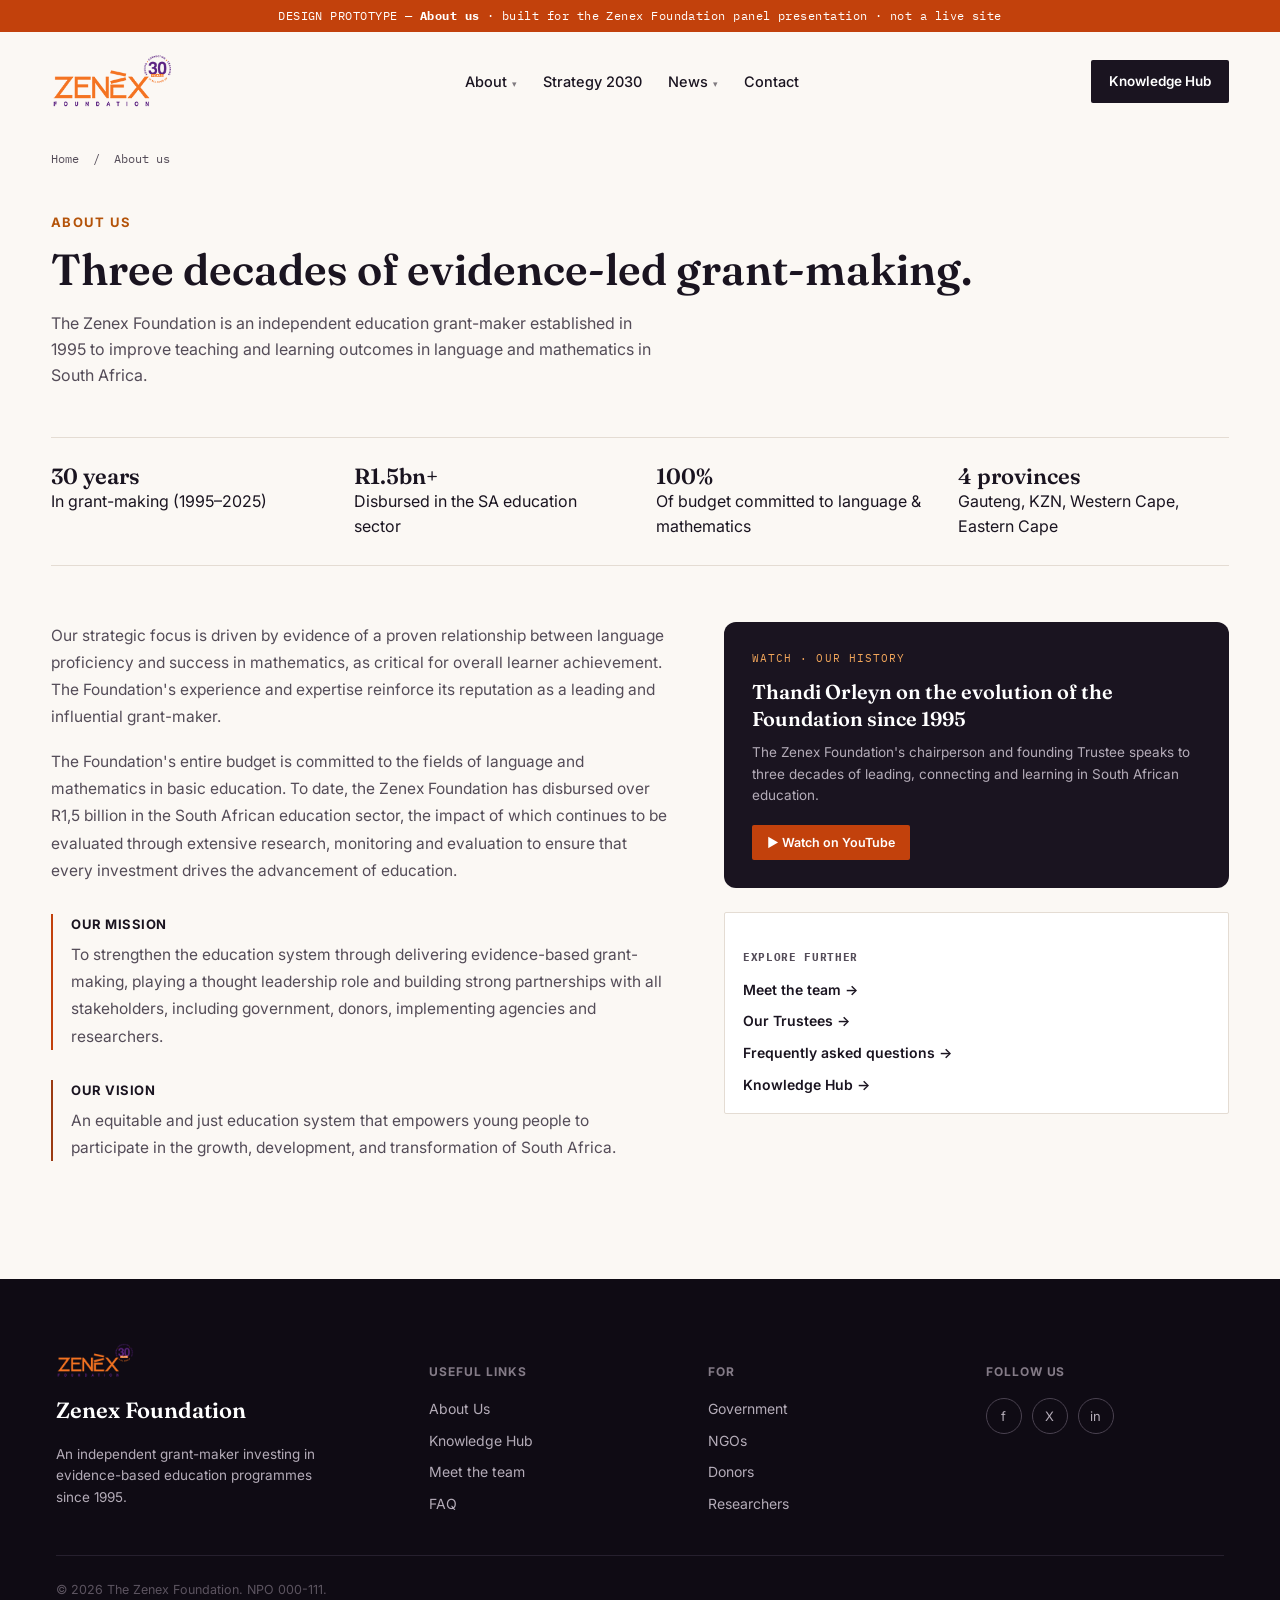
==== commit 6f6dd5eb: "Add News page with live search and Events page with date-badge cards, News nav dropdown site-wide" ====
--- a/about.html
+++ b/about.html
@@ -28,7 +28,13 @@
         </div>
       </div>
       <a href="#">Strategy 2030</a>
-      <a href="#">News</a>
+      <div class="nav-drop">
+        <a href="news.html">News</a>
+        <div class="nav-drop-menu">
+          <a href="news.html">News</a>
+          <a href="events.html">Events</a>
+        </div>
+      </div>
       <a href="#">Contact</a>
     </nav>
     <a href="knowledge-hub.html" class="btn-updates">Knowledge Hub</a>
--- a/styles.css
+++ b/styles.css
@@ -1002,3 +1002,101 @@
 details.faq-item[open] summary::after{ transform:rotate(45deg); }
 details.faq-item[open] summary{ border-bottom:1px solid var(--line); }
 details.faq-item .faq-a{ padding:16px 22px 20px; font-size:14.5px; color:var(--muted); line-height:1.7; }
+.avatar-photo{ width:64px; height:64px; border-radius:50%; margin-bottom:16px; object-fit:cover; display:block; box-shadow:0 4px 12px -4px rgba(26,20,32,.25); }
+.person-card.lead .avatar-photo{ width:76px; height:76px; }
+
+/* ============================================================
+   NEWS & EVENTS PAGES
+   ============================================================ */
+.news-toolbar{ display:flex; justify-content:space-between; align-items:center; gap:16px; flex-wrap:wrap; margin-bottom:28px; }
+.news-search{ display:flex; gap:8px; flex:1; max-width:420px; }
+.news-search input{ flex:1; min-width:0; padding:12px 14px; border:1px solid var(--line); border-radius:var(--radius); font-family:var(--sans); font-size:14px; background:var(--card); }
+.news-search input:focus{ outline:none; border-color:var(--action); }
+
+.news-grid{ display:grid; grid-template-columns:repeat(3,1fr); gap:18px; }
+@media (max-width:960px){ .news-grid{ grid-template-columns:repeat(2,1fr); } }
+@media (max-width:600px){ .news-grid{ grid-template-columns:1fr; } }
+
+.news-card{
+  background:var(--card); border-radius:12px; overflow:hidden; display:flex; flex-direction:column;
+  box-shadow:0 10px 28px -14px rgba(26,20,32,.14); text-decoration:none; color:var(--ink);
+  transition:box-shadow .25s ease, transform .25s ease;
+}
+.news-card:hover{ transform:translateY(-4px); box-shadow:0 20px 40px -16px rgba(26,20,32,.22); }
+.news-card img{ width:100%; height:170px; object-fit:cover; display:block; }
+.news-card .body{ padding:20px 22px 22px; display:flex; flex-direction:column; flex:1; }
+.news-card .meta-row{ display:flex; gap:10px; align-items:center; margin-bottom:10px; }
+.news-card .cat{ font-size:11px; font-weight:700; color:var(--accent-label); letter-spacing:.05em; text-transform:uppercase; }
+.news-card .date{ font-size:12px; color:var(--muted-2); }
+.news-card h4{ font-family:var(--serif); font-size:17px; font-weight:600; line-height:1.35; margin-bottom:8px; }
+.news-card p{ font-size:13.5px; color:var(--muted); line-height:1.55; margin-bottom:14px; flex:1; }
+.news-card .rm{ font-size:13px; font-weight:600; color:var(--action); display:inline-flex; align-items:center; gap:4px; }
+.news-card:hover .rm .arrow{ transform:translateX(3px); }
+.news-card .rm .arrow{ display:inline-block; transition:transform .2s ease; }
+.news-empty{ padding:40px; text-align:center; color:var(--muted); font-size:14.5px; display:none; }
+
+.event-card{
+  background:var(--card); border-radius:12px; padding:24px; display:flex; gap:20px; align-items:flex-start;
+  box-shadow:0 10px 28px -14px rgba(26,20,32,.14);
+  transition:box-shadow .25s ease, transform .25s ease;
+}
+.event-card:hover{ transform:translateY(-4px); box-shadow:0 20px 40px -16px rgba(26,20,32,.22); }
+.date-badge{
+  flex-shrink:0; width:74px; border-radius:10px; overflow:hidden; text-align:center;
+  background:var(--ink); color:#fff;
+}
+.date-badge .db-m{ background:var(--action); font-size:11px; font-weight:700; letter-spacing:.08em; text-transform:uppercase; padding:5px 0; }
+.date-badge .db-d{ font-family:var(--serif); font-size:26px; font-weight:600; padding:8px 0 2px; line-height:1; }
+.date-badge .db-y{ font-size:11px; color:var(--muted-dark); padding-bottom:8px; }
+.event-card .ev-body h4{ font-family:var(--serif); font-size:18px; font-weight:600; line-height:1.35; margin-bottom:8px; }
+.event-card .ev-body p{ font-size:13.5px; color:var(--muted); line-height:1.6; }
+.event-card .ev-tag{ display:inline-block; font-size:10.5px; font-weight:700; letter-spacing:.06em; text-transform:uppercase; color:var(--muted-2); border:1px solid var(--line); border-radius:20px; padding:3px 10px; margin-bottom:10px; }
+.events-grid{ display:grid; grid-template-columns:1fr 1fr; gap:18px; }
+@media (max-width:860px){ .events-grid{ grid-template-columns:1fr; } }
+
+/* ============================================================
+   NEWS & EVENTS PAGES
+   ============================================================ */
+.news-toolbar{ display:flex; justify-content:space-between; align-items:center; gap:18px; flex-wrap:wrap; margin-bottom:28px; }
+.news-search{ flex:1; min-width:0; max-width:420px; padding:12px 16px; border:1px solid var(--line); border-radius:6px; font-family:var(--sans); font-size:14px; background:var(--card); }
+.news-count{ font-family:var(--mono); font-size:12px; color:var(--muted-2); }
+
+.news-grid{ display:grid; grid-template-columns:repeat(3,1fr); gap:18px; }
+@media (max-width:960px){ .news-grid{ grid-template-columns:repeat(2,1fr); } }
+@media (max-width:560px){ .news-grid{ grid-template-columns:1fr; } }
+.news-card{
+  background:var(--card); border-radius:12px; overflow:hidden; text-decoration:none;
+  box-shadow:0 10px 28px -14px rgba(26,20,32,.14);
+  transition:box-shadow .25s ease, transform .25s ease;
+  display:flex; flex-direction:column;
+}
+.news-card:hover{ transform:translateY(-4px); box-shadow:0 20px 40px -16px rgba(26,20,32,.22); }
+.news-card img{ width:100%; height:190px; object-fit:cover; display:block; }
+.news-card .body{ padding:20px 22px 22px; display:flex; flex-direction:column; flex:1; }
+.news-card .meta-row{ display:flex; gap:10px; align-items:center; margin-bottom:10px; }
+.news-card .cat{ font-size:10.5px; font-weight:700; color:var(--accent-label); letter-spacing:.05em; text-transform:uppercase; }
+.news-card .date{ font-size:12px; color:var(--muted-2); }
+.news-card h4{ font-family:var(--serif); font-size:17.5px; font-weight:600; color:var(--ink); line-height:1.35; margin-bottom:8px; }
+.news-card p{ font-size:13.5px; color:var(--muted); line-height:1.6; margin-bottom:14px; flex:1; }
+.news-card .rm{ font-size:13px; font-weight:600; color:var(--action); }
+.news-empty{ padding:48px 0; text-align:center; color:var(--muted); font-size:15px; display:none; }
+
+.event-grid{ display:grid; grid-template-columns:repeat(2,1fr); gap:18px; }
+@media (max-width:800px){ .event-grid{ grid-template-columns:1fr; } }
+.event-card{
+  background:var(--card); border-radius:12px; padding:26px;
+  box-shadow:0 10px 28px -14px rgba(26,20,32,.14);
+  display:flex; gap:22px; align-items:flex-start;
+  transition:box-shadow .25s ease, transform .25s ease;
+}
+.event-card:hover{ transform:translateY(-4px); box-shadow:0 20px 40px -16px rgba(26,20,32,.22); }
+.date-badge{
+  flex-shrink:0; width:74px; text-align:center; border-radius:10px; overflow:hidden;
+  border:1px solid var(--line);
+}
+.date-badge .db-m{ background:var(--action); color:#fff; font-size:11px; font-weight:700; letter-spacing:.08em; text-transform:uppercase; padding:5px 0; }
+.date-badge .db-d{ font-family:var(--serif); font-size:26px; font-weight:600; color:var(--ink); padding:6px 0 2px; }
+.date-badge .db-y{ font-family:var(--mono); font-size:10.5px; color:var(--muted-2); padding-bottom:8px; }
+.event-card h4{ font-family:var(--serif); font-size:19px; font-weight:600; color:var(--ink); line-height:1.35; margin-bottom:8px; }
+.event-card p{ font-size:13.5px; color:var(--muted); line-height:1.6; }
+.event-tag{ display:inline-block; font-size:10.5px; font-weight:700; letter-spacing:.05em; text-transform:uppercase; color:var(--muted-2); background:var(--paper-2); border-radius:4px; padding:3px 8px; margin-bottom:10px; }
